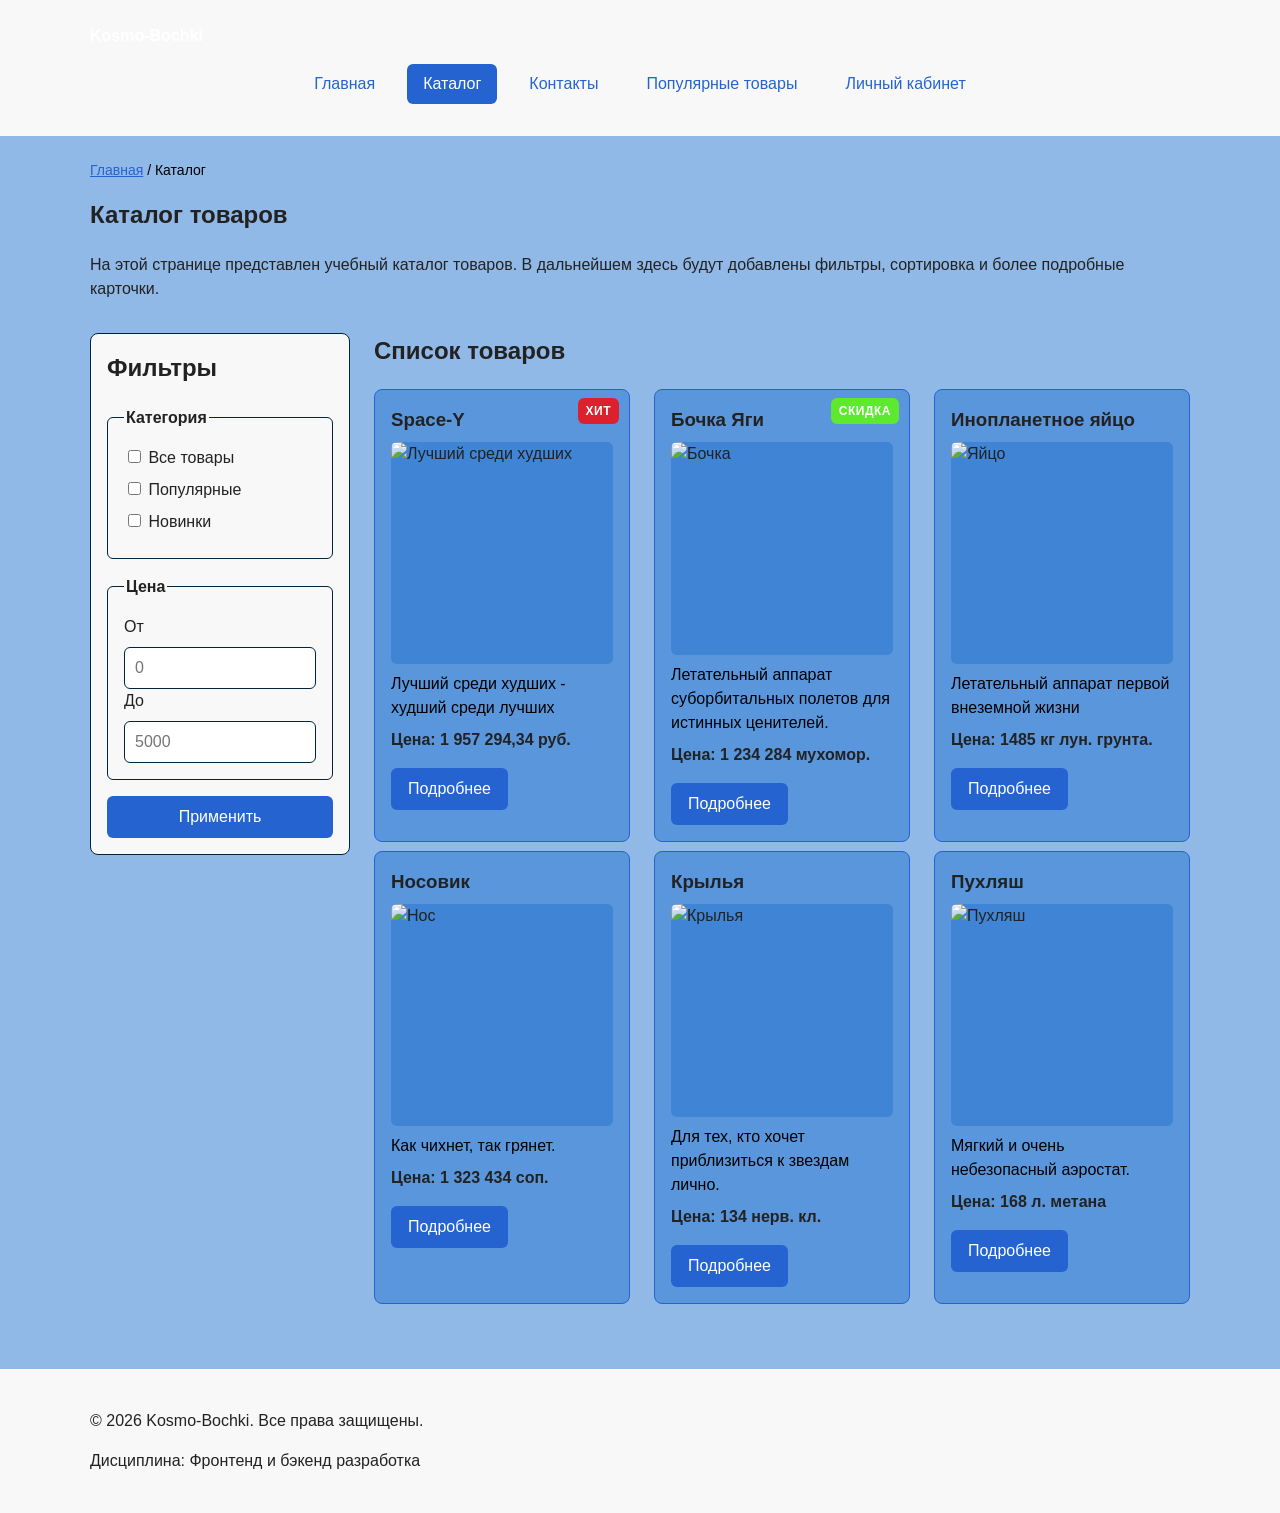
==== catalog.html @ 3acc77b1 "feat: product card" ====
<!DOCTYPE html>
<html lang="ru">
<head>
  <meta charset="UTF-8">
  <meta name="viewport" content="width=device-width, initial-scale=1.0">
  <meta name="description" content="Каталог товаров учебного интернет-магазина.">

  <meta property="og:type" content="website">
  <meta property="og:title" content="Учебный интернет-магазин">
  <meta property="og:description" content="Учебный frontend-проект интернет-магазина.">
  <meta property="og:image" content="https://VV00nder.github.io/kr1-html-css-shop/images/preview.jpg">

  <title>Каталог товаров — Учебный интернет-магазин</title>

  <link rel="stylesheet" href="css/style.css">
</head>
<body>
  <header class="site-header">
    <div class="site-header__inner">
      <a class="site-header__logo" href="index.html">Kosmo-Bochki</a>

      <nav class="site-nav" aria-label="Основная навигация">
        <ul class="site-nav__list">
          <li class="site-nav__item">
            <a class="site-nav__link" href="index.html">Главная</a>
          </li>
          <li class="site-nav__item">
            <a class="site-nav__link site-nav__link--active" href="catalog.html" aria-current="page">Каталог</a>
          </li>
          <li class="site-nav__item">
            <a class="site-nav__link" href="contacts.html">Контакты</a>
          </li>
          <li class="site-nav__item">
            <a class="site-nav__link" href="index.html#popular">Популярные товары</a>
          </li>
          <li class="site-nav__item">
            <a class = "site-nav__link" href="lk.html">
              Личный кабинет
            </a>
          </li>
        </ul>
      </nav>
    </div>
  </header>

  <main class="page">
    <nav class="breadcrumbs" aria-label="Хлебные крошки">
      <a class="breadcrumbs__link" href="index.html">Главная</a>
      <span class="breadcrumbs__current">Каталог</span>
    </nav>

    <section class="section">
      <h1 class="section__title">Каталог товаров</h1>
      <p>
        На этой странице представлен учебный каталог товаров.
        В дальнейшем здесь будут добавлены фильтры, сортировка и более
        подробные карточки.
      </p>
    </section>

    <section class="catalog-layout">
      <aside class="catalog-filters catalog-layout__filters">
        <h2 class="catalog-filters__title">Фильтры</h2>

        <form class="catalog-filters__form" action="#" method="get">
          <fieldset class="catalog-filters__group">
            <legend class="catalog-filters__legend">Категория</legend>

            <label class="catalog-filters__label">
              <input type="checkbox" name="category" value="all">
              Все товары
            </label>

            <label class="catalog-filters__label">
              <input type="checkbox" name="category" value="popular">
              Популярные
            </label>

            <label class="catalog-filters__label">
              <input type="checkbox" name="category" value="new">
              Новинки
            </label>
          </fieldset>

          <fieldset class="catalog-filters__group">
            <legend class="catalog-filters__legend">Цена</legend>

            <label class="catalog-filters__label" for="price-from">От</label>
            <input class="catalog-filters__input" id="price-from" name="price-from" type="number" min="0" placeholder="0">

            <label class="catalog-filters__label" for="price-to">До</label>
            <input class="catalog-filters__input" id="price-to" name="price-to" type="number" min="0" placeholder="5000">
          </fieldset>

          <button class="button button--primary" type="submit">Применить</button>
        </form>
      </aside>

      <section class="catalog-layout__products">
        <h2 class="catalog-layout__title">Список товаров</h2>

        <div class="products-grid">
        <article class="product-card product-card--featured">
          <span class="product-card__badge product-card__badge--hit">ХИТ</span>

          <h3 class="product-card__title">Space-Y</h3>
          <img src=".\images\Space-Y.jpg" alt="Лучший среди худших" class="product-card__image">
          <p class="product-card__description">Лучший среди худших - худший среди лучших</p>
          <p class="product-card__price">Цена: 1 957 294,34 руб.</p>
          <a class="button button--primary product-card__button" type="button" data-product="Товар 1" href="./product.html">
            Подробнее
          </a>
        </article>

        <article class="product-card product-card--featured">
          <span class="product-card__badge product-card__badge--discount">СКИДКА</span>
          <h3 class="product-card__title">Бочка Яги</h3>
          <img src=".\images\bochka.jpg" alt="Бочка" class = "product-card__image">
          <p class="product-card__description">Летательный аппарат суборбитальных полетов для истинных ценителей.</p>
          <p class="product-card__price">Цена: 1 234 284 мухомор.</p>
          <a class="button button--primary product-card__button" type="button" data-product="Товар 2" href="./product.html">
            Подробнее
          </a>
        </article>

        <article class="product-card product-card--featured">
          <h3 class="product-card__title">Инопланетное яйцо</h3>
          <img src="./images/Luntik.jpg" alt="Яйцо" class="product-card__image">
          <p class="product-card__description">Летательный аппарат первой внеземной жизни</p>
          <p class="product-card__price">Цена: 1485 кг лун. грунта.</p>
          <a class="button button--primary product-card__button" type="button" data-product="Товар 3" href="./product.html">
            Подробнее
          </a>
        </article>
      </div>
      <div class="products-grid">
        <article class="product-card product-card--featured">
          <h3 class="product-card__title">Носовик</h3>
          <img src="./images/noise.jpg" alt="Нос" class="product-card__image">
          <p class="product-card__description">Как чихнет, так грянет.</p>
          <p class="product-card__price">Цена: 1 323 434 соп.</p>
          <a class="button button--primary product-card__button" type="button" data-product="Товар 4" href="./product.html">
            Подробнее
          </a>
        </article>

        <article class="product-card product-card--featured">
          <h3 class="product-card__title">Крылья</h3>
          <img src=".\images\fly.jpg" alt="Крылья" class = "product-card__image">
          <p class="product-card__description">Для тех, кто хочет приблизиться к звездам лично.</p>
          <p class="product-card__price">Цена: 134 нерв. кл.</p>
          <a class="button button--primary product-card__button" type="button" data-product="Товар 5" href="./product.html">
            Подробнее
          </a>
        </article>

        <article class="product-card product-card--featured">
          <h3 class="product-card__title">Пухляш</h3>
          <img src="./images/Airlander.jpg" alt="Пухляш" class="product-card__image">
          <p class="product-card__description">Мягкий и очень небезопасный аэростат.</p>
          <p class="product-card__price">Цена: 168 л. метана</p>
          <a class="button button--primary product-card__button" type="button" data-product="Товар 6" href="./product.html">
            Подробнее
          </a>
        </article>
      </div>
      </section>
    </section>
  </main>

  <footer class="site-footer">
    <div class="site-footer__inner">
      <p class="site-footer__text">&copy; 2026 Kosmo-Bochki. Все права защищены.</p>
      <p class="site-footer__text">Дисциплина: Фронтенд и бэкенд разработка</p>
    </div>
  </footer>
</body>
</html>
---- css/style.css ----
/* ==========================================================================
   Оглавление
   1. Переменные проекта (дизайн-токены)
   2. Базовые стили
   3. Каркас страницы: page, site-header, site-nav, site-footer, breadcrumbs
   4. Компоненты: button, hero, section, info-list, info-note
   5. Компоненты: products-grid, product-card
   6. Компоненты: catalog-layout, catalog-filters
   7. Компоненты: order-dialog, order-form, success-message
   8. Состояния и утилиты
   ========================================================================== */


/* ==========================================================================
   1. Переменные проекта
   ========================================================================== */

:root {
  /* Цвета */
  --color-bg: #2575d080;
  --color-text: #222222;
  --color-muted: #000000;
  --color-primary: #2564d0;
  --color-primary-dark: #d02542;
  --color-border: #00253c;
  --color-surface: #f8f8f8;
  --color-surface-accent: #eef5ff;
  --color-danger: #b00020;
  --color-success: #258ed0;
  --color-success-bg: #eefaf0;
  --color-white: #ffffff;
  --color-overlay: rgba(0, 0, 0, 0.5);

  /* Отступы */
  --space-xs: 4px;
  --space-sm: 8px;
  --space-md: 16px;
  --space-lg: 24px;
  --space-xl: 32px;

  /* Скругления */
  --radius-sm: 6px;
  --radius-md: 8px;
  --radius-lg: 12px;

  /* Размеры */
  --container-width: 1100px;
}


/* ==========================================================================
   2. Базовые стили
   ========================================================================== */

* {
  box-sizing: border-box;
}

html {
  scroll-behavior: smooth;
}

body {
  margin: 0;
  font-family: Arial, sans-serif;
  line-height: 1.5;
  color: var(--color-text);
  background-color: var(--color-bg);
}

a {
  color: var(--color-primary);
}

a:hover {
  color: var(--color-primary-dark);
}

a:focus-visible {
  outline: 2px solid var(--color-primary);
  outline-offset: 3px;
}


/* ==========================================================================
   3. Каркас страницы
   ========================================================================== */

/* --- page: основная область страницы (<main>) --- */

.page {
  padding: var(--space-lg);
}

/* --- site-header: шапка сайта --- */

.site-header {
  background-image: url("../images/3d-abstract-space-sky-with-stars-nebula.jpg");
  background-size: cover;
  background-position: center;
  background-repeat: no-repeat;
  padding: var(--space-lg);
  background-color: var(--color-surface);
}

.site-header__inner {
  max-width: var(--container-width);
  margin: 0 auto;
}

.site-header__logo {
  font-weight: 700;
  color: var(--color-white);
  text-decoration: none;
}

/* --- site-nav: основная навигация ---
   Корневой блок; внешний вид задают его элементы. */

.site-nav__list {
  display: flex;
  flex-wrap: wrap;
  justify-content: center;
  align-items: center;
  gap: var(--space-md);
  padding: 0;
  margin: var(--space-md) 0 0;
  list-style: none;
}

.site-nav__item {
  margin-bottom: var(--space-sm);
}

.site-nav__link {
  display: inline-block;
  padding: var(--space-sm) var(--space-md);
  color: var(--color-primary);
  text-decoration: none;
  border-radius: var(--radius-sm);
}

.site-nav__link:hover,
.site-nav__link--active,
.site-nav__link--active:hover {
  color: var(--color-white);
  background-color: var(--color-primary);
}

/* --- site-footer: подвал сайта --- */

.site-footer {
  padding: var(--space-lg);
  background-color: var(--color-surface);
}

.site-footer__inner {
  max-width: var(--container-width);
  margin: 0 auto;
}

.site-footer__text {
  margin: var(--space-md) 0;
}

/* --- breadcrumbs: хлебные крошки --- */

.breadcrumbs {
  max-width: var(--container-width);
  margin: 0 auto var(--space-md);
  font-size: 14px;
  color: var(--color-muted);
}

.breadcrumbs__link {
  color: var(--color-primary);
}

.breadcrumbs__current::before {
  content: " / ";
  color: var(--color-muted);
}


/* ==========================================================================
   4. Компоненты: button, hero, section, info-list, info-note
   ========================================================================== */

/* --- button: кнопка и ссылка-кнопка --- */

.button {
  display: inline-block;
  padding: var(--space-sm) var(--space-md);
  border: 1px solid transparent;
  border-radius: var(--radius-sm);
  font: inherit;
  text-decoration: none;
  cursor: pointer;
}

.button:focus-visible {
  outline: 2px solid var(--color-primary);
  outline-offset: 3px;
}

/* Модификатор --disabled — для ссылок-кнопок, у которых нет атрибута disabled */
.button:disabled,
.button--disabled {
  opacity: 0.6;
  cursor: not-allowed;
}

.button--primary {
  color: var(--color-white);
  background-color: var(--color-primary);
}

/* color указан повторно: иначе его перебьёт глобальное правило a:hover */
.button--primary:hover {
  color: var(--color-white);
  background-color: var(--color-primary-dark);
}

.button--secondary {
  color: var(--color-primary);
  background-color: transparent;
  border-color: var(--color-primary);
}

.button--secondary:hover {
  color: var(--color-white);
  background-color: var(--color-primary);
}

/* --- hero: первый экран главной страницы --- */

.hero {
  max-width: var(--container-width);
  margin: 0 auto var(--space-xl);
  padding: var(--space-xl) var(--space-lg);
  background-color: var(--color-surface-accent);
  border-radius: var(--radius-lg);
}

.hero__title {
  margin-top: 0;
}

.hero__text {
  margin: 0 0 var(--space-md);
}

/* --- section: универсальный раздел страницы --- */

.section {
  max-width: var(--container-width);
  margin: 0 auto var(--space-xl);
}

.section__title {
  margin-top: 0;
}

/* --- info-list: маркированный список --- */

.info-list {
  margin: var(--space-md) 0;
  padding-left: var(--space-xl);
}

.info-list__item {
  margin-bottom: var(--space-xs);
}

/* --- info-note: дополнительный информационный блок --- */

.info-note {
  max-width: var(--container-width);
  margin: 0 auto var(--space-xl);
  padding: var(--space-md);
  border-left: 4px solid var(--color-primary);
  background-color: var(--color-surface);
}

.info-note__title {
  margin-top: 0;
}

.info-note__text {
  margin-bottom: 0;
}


/* ==========================================================================
   5. Компоненты: products-grid, product-card
   ========================================================================== */

/* --- products-grid: сетка карточек (отвечает только за раскладку) --- */

.products-grid {
  display: grid;
  grid-template-columns: repeat(3, 1fr);
  grid-auto-rows: 98%;
  gap: var(--space-lg);
  align-items: stretch;

}

/* --- product-card: карточка товара --- */

.product-card {
  position: relative;
  display: flex;
  flex-direction: column;
  gap: var(--space-sm);
  padding: var(--space-md);
  border: 1px solid var(--color-border);
  border-radius: var(--radius-md);
  background-color: var(--color-bg);
}


.product-card:hover,
.product-card--featured {
  border-color: var(--color-primary);
}

/* Модификатор для товара со скидкой (пока не используется в разметке) */
.product-card--discount {
  border-color: var(--color-danger);
}

.product-card__title {
  margin: 0;
  color: var(--color-text);
}

.product-card__description {
  margin: 0;
  color: var(--color-muted);
}

.product-card__price {
  margin: 0;
  font-weight: 700;
}

.product-card--discount .product-card__price {
  color: var(--color-danger);
}

.product-card__button {
  margin-top: var(--space-sm);
  align-self: flex-start;
}

.product-card__image {
  width: 100%;
  aspect-ratio: 1 / 1;
  object-fit: contain;
  background-color: var(--color-bg);
  border-radius: var(--radius-sm);
}

/* --- product-card__badge: метка на карточке --- */

.product-card__badge {
  position: absolute;
  top: var(--space-sm);
  left: auto;
  right: 10px;
  z-index: 1;

  padding: var(--space-xs) var(--space-sm);
  border-radius: var(--radius-sm);

  font-size: 12px;
  font-weight: 700;
  letter-spacing: 0.5px;
  text-transform: uppercase;
  color: var(--color-white);
  background-color: var(--color-primary);
}

/* Модификатор: ХИТ — красный */
.product-card__badge--hit {
  background-color: #ff0000c9;
}

/* Модификатор: СКИДКА */
.product-card__badge--discount {
  background-color: #5eff00c9;
}

/* Модификатор: НОВИНКА — зелёный/синий */
.product-card__badge--new {
  background-color: var(--color-success);
}


/* ==========================================================================
   5.1. Компоненты: profile, profile-card, last-order (для lk.html)
   ========================================================================== */

/* --- profile: блок профиля --- */

.profile {
  max-width: var(--container-width);
  margin: 0 auto var(--space-xl);
}

.profile__title {
  margin-top: 0;
}

.profile-card {
  display: flex;
  align-items: center;
  gap: var(--space-lg);
  padding: var(--space-md);
  border: 1px solid var(--color-border);
  border-radius: var(--radius-md);
  background-color: var(--color-surface);
}

.profile-card__avatar {
  flex: 0 0 120px;
  width: 120px;
  height: 120px;
  display: flex;
  align-items: center;
  justify-content: center;
  border: 1px solid var(--color-border);
  border-radius: var(--radius-md);
  background-color: var(--color-bg);
  font-size: 48px;
  line-height: 1;
  overflow: hidden;
}

.profile-card__avatar img {
  width: 100%;
  height: 100%;
  object-fit: cover;
}

.profile-card__info {
  margin: 0;
  display: grid;
  gap: var(--space-sm);
  flex: 1 1 auto;
}

.profile-card__row {
  display: flex;
  gap: var(--space-sm);
  flex-wrap: wrap;
}

.profile-card__label {
  margin: 0;
  font-weight: 700;
  min-width: 90px;
}

.profile-card__value {
  margin: 0;
  color: var(--color-muted);
}

/* --- last-order: последний заказ --- */

.last-order {
  max-width: var(--container-width);
  margin: 0 auto var(--space-xl);
}

.last-order__title {
  margin-top: 0;
}


/* ==========================================================================
   6. Компоненты: catalog-layout, catalog-filters
   ========================================================================== */

/* --- catalog-layout: макет страницы каталога --- */

.catalog-layout {
  display: grid;
  grid-template-columns: 260px 1fr;
  grid-template-areas: "filters products";
  gap: var(--space-lg);
  max-width: var(--container-width);
  margin: 0 auto var(--space-xl);
  align-items: start;
}

.catalog-layout__filters {
  grid-area: filters;
}

.catalog-layout__products {
  grid-area: products;
}

.catalog-layout__title {
  margin-top: 0;
}

/* --- catalog-filters: боковая панель фильтров --- */

.catalog-filters {
  padding: var(--space-md);
  border: 1px solid var(--color-border);
  border-radius: var(--radius-md);
  background-color: var(--color-surface);
}

.catalog-filters__title {
  margin-top: 0;
}

.catalog-filters__form {
  display: grid;
  gap: var(--space-md);
}

.catalog-filters__group {
  margin: 0;
  padding: var(--space-md);
  border: 1px solid var(--color-border);
  border-radius: var(--radius-sm);
}

.catalog-filters__legend {
  font-weight: 700;
}

.catalog-filters__label {
  display: block;
  margin-bottom: var(--space-sm);
}

.catalog-filters__input {
  width: 100%;
  padding: var(--space-sm) 10px;
  border: 1px solid var(--color-border);
  border-radius: var(--radius-sm);
  font: inherit;
}


/* ==========================================================================
   7. Компоненты: order-dialog, order-form, success-message
   ========================================================================== */

/* --- order-dialog: модальное окно заявки --- */

.order-dialog {
  width: min(100% - 32px, 560px);
  padding: var(--space-lg);
  border: none;
  border-radius: var(--radius-lg);
}

.order-dialog::backdrop {
  background-color: var(--color-overlay);
}

.order-dialog__title {
  margin-top: 0;
}

/* --- order-form: форма заявки ---
   Корневой блок; внешний вид задают его элементы. */

.order-form__field {
  margin-bottom: var(--space-md);
}

.order-form__label {
  display: block;
  margin-bottom: var(--space-xs);
}

.order-form__input,
.order-form__select,
.order-form__textarea {
  width: 100%;
  padding: 10px 12px;
  border: 1px solid var(--color-border);
  border-radius: var(--radius-sm);
  font: inherit;
}

.order-form__input:hover,
.order-form__select:hover,
.order-form__textarea:hover {
  border-color: var(--color-primary);
}

.order-form__input:focus-visible,
.order-form__select:focus-visible,
.order-form__textarea:focus-visible {
  outline: 2px solid var(--color-primary);
  outline-offset: 3px;
}

.order-form__checkbox {
  margin: 0 var(--space-sm) 0 0;
}

.order-form__hint {
  display: block;
  margin-top: var(--space-xs);
  color: var(--color-muted);
}

.order-form__actions {
  display: flex;
  gap: var(--space-md);
  margin-top: var(--space-lg);
}

/* Состояние ошибки задаётся из JS атрибутом aria-invalid (см. js/main.js) */
.order-form__input[aria-invalid="true"],
.order-form__select[aria-invalid="true"],
.order-form__textarea[aria-invalid="true"] {
  border-color: var(--color-danger);
}

/* --- success-message: сообщение об успешной отправке --- */

.success-message {
  max-width: var(--container-width);
  margin: var(--space-lg) auto;
  padding: var(--space-md);
  border-left: 4px solid var(--color-success);
  background-color: var(--color-success-bg);
}


/* ==========================================================================
   8. Состояния и утилиты
   ========================================================================== */

/* Подсветка якоря, на который перешли по ссылке */
:target {
  outline: 2px dashed var(--color-primary);
  outline-offset: 4px;
}

/* ==========================================================================
   9. Компоненты: product (страница товара), specs-table
   ========================================================================== */

/* --- product: карточка товара на странице товара --- */

.product {
  display: grid;
  grid-template-columns: minmax(0, 1fr) minmax(0, 1fr);
  gap: var(--space-xl);

  max-width: var(--container-width);
  margin: 0 auto var(--space-xl);
  padding: var(--space-lg);

  border: 1px solid var(--color-border);
  border-radius: var(--radius-lg);
  background-color: var(--color-surface);
}

/* Левая колонка — картинка */
.product__media {
  position: relative;
  display: flex;
  align-items: center;
  justify-content: center;
}

.product__image {
  width: 100%;
  max-width: 480px;
  aspect-ratio: 1 / 1;
  object-fit: contain;
  background-color: var(--color-white);
  border-radius: var(--radius-md);
}

/* Бейдж «ХИТ» поверх картинки */
.product__badge {
  position: absolute;
  top: var(--space-md);
  left: var(--space-md);
  z-index: 1;

  padding: var(--space-xs) var(--space-sm);
  border-radius: var(--radius-sm);

  font-size: 12px;
  font-weight: 700;
  letter-spacing: 0.5px;
  text-transform: uppercase;
  color: var(--color-white);
  background-color: var(--color-primary-dark);
}

/* Правая колонка — информация */
.product__info {
  display: flex;
  flex-direction: column;
  gap: var(--space-md);
}

.product__title {
  margin: 0;
}

.product__description {
  margin: 0;
  color: var(--color-muted);
}

.product__price {
  margin: 0;
  font-size: 24px;
  font-weight: 700;
  color: var(--color-primary-dark);
}

.product__actions {
  display: flex;
  flex-wrap: wrap;
  gap: var(--space-md);
  margin-top: auto;   /* прижать кнопки к низу правой колонки */
}

/* --- product-specs: блок характеристик --- */

.product-specs {
  max-width: var(--container-width);
  margin: 0 auto var(--space-xl);
}

.product-specs__title {
  margin-top: 0;
}

/* --- specs-table: таблица характеристик --- */

.specs-table {
  width: 100%;
  border-collapse: collapse;

  border: 1px solid var(--color-border);
  border-radius: var(--radius-md);
  overflow: hidden;
  background-color: var(--color-surface);
}

.specs-table__row {
  border-bottom: 1px solid var(--color-border);
}

.specs-table__row:last-child {
  border-bottom: none;
}

.specs-table__key,
.specs-table__value {
  padding: var(--space-sm) var(--space-md);
  text-align: left;
  vertical-align: top;
}

.specs-table__key {
  width: 40%;
  font-weight: 700;
  background-color: var(--color-surface-accent);
}

.specs-table__value {
  color: var(--color-muted);
}

/* --- Адаптив --- */

@media (max-width: 700px) {
  .product {
    grid-template-columns: 1fr;
    gap: var(--space-lg);
    padding: var(--space-md);
  }

  .product__image {
    max-width: 100%;
  }

  .specs-table__key,
  .specs-table__value {
    display: block;
    width: 100%;
  }

  .specs-table__key {
    border-bottom: none;
    padding-bottom: 0;
  }

  .specs-table__value {
    padding-top: var(--space-xs);
  }
}
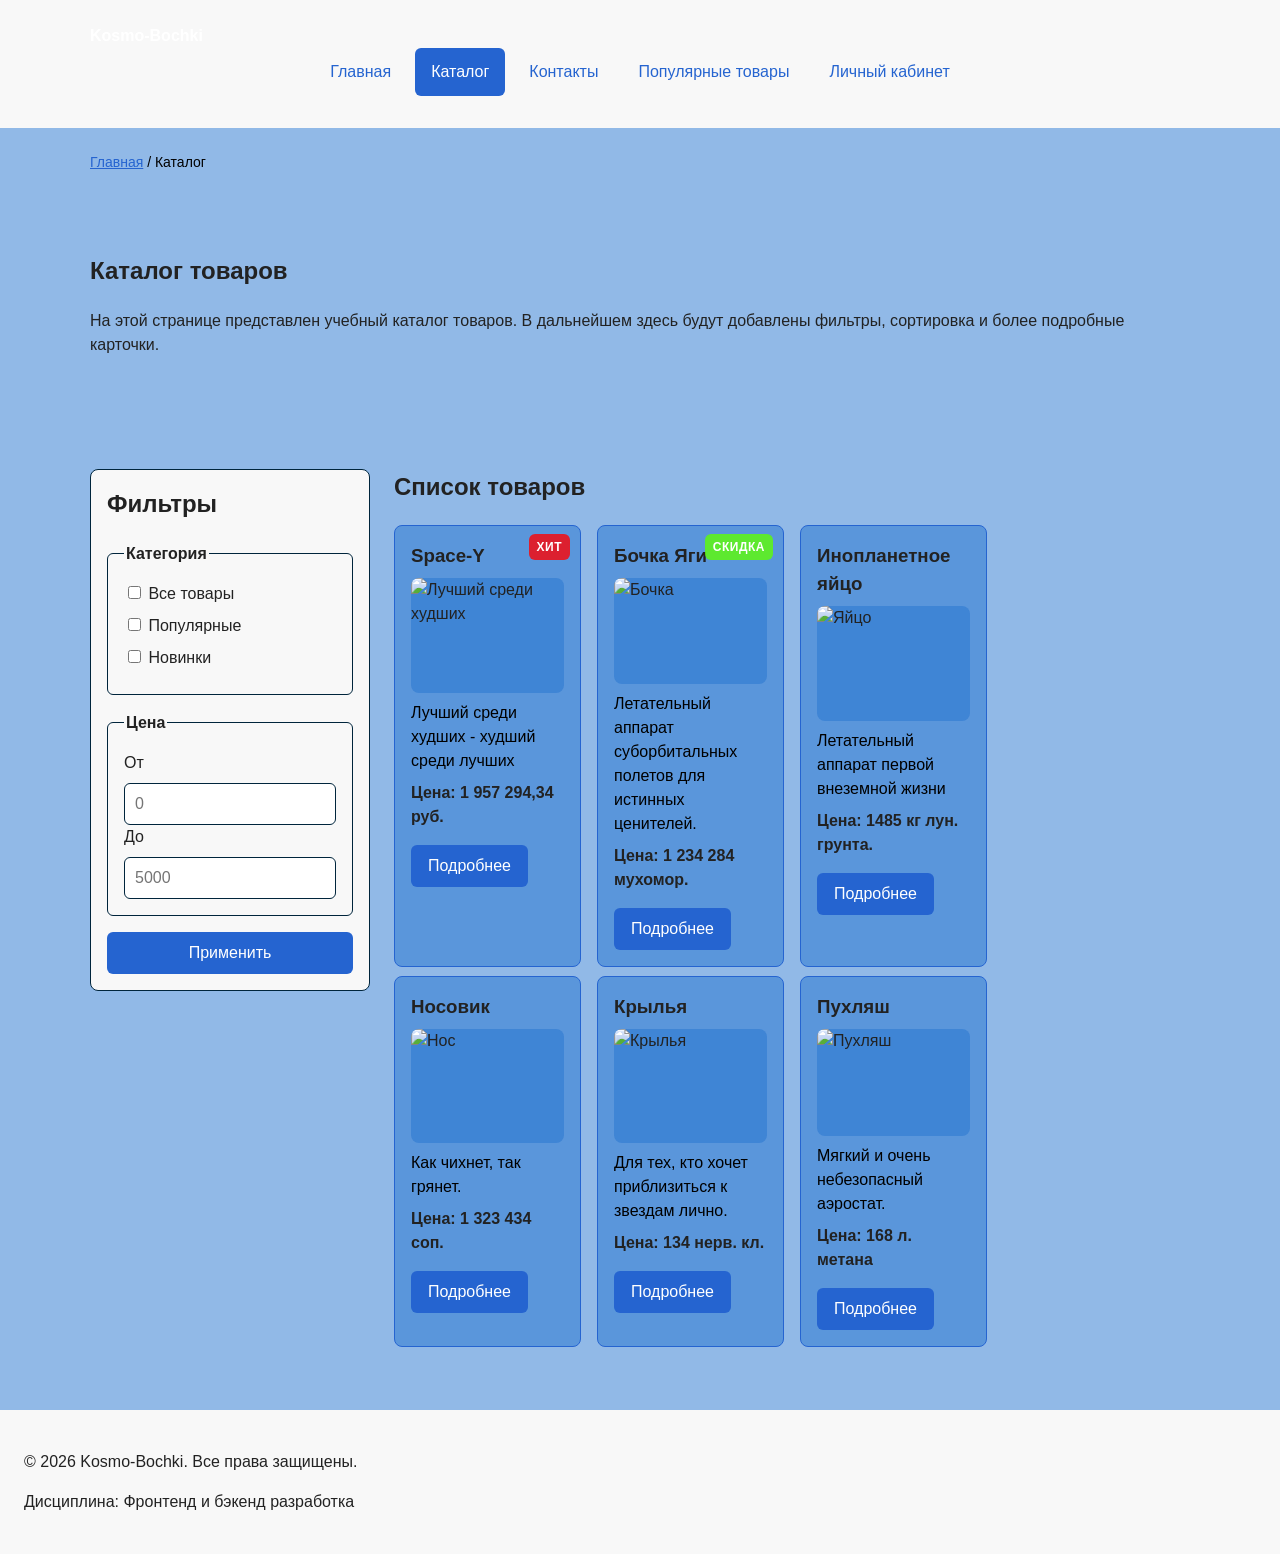
==== commit 41434cd0: "KR3" ====
--- a/catalog.html
+++ b/catalog.html
@@ -13,6 +13,7 @@
   <title>Каталог товаров — Учебный интернет-магазин</title>
 
   <link rel="stylesheet" href="css/style.css">
+  <link rel="stylesheet" href="css/responsive.css">
 </head>
 <body>
   <header class="site-header">
@@ -156,7 +157,20 @@
 
         <article class="product-card product-card--featured">
           <h3 class="product-card__title">Пухляш</h3>
-          <img src="./images/Airlander.jpg" alt="Пухляш" class="product-card__image">
+          <img
+              src="./images/Airlander.jpg"
+              srcset="./images/Airlander.jpg 480w,
+                      ./images/Airlander.jpg 640w,
+                      ./images/Airlander.jpg 960w"
+              sizes="(max-width: 639px) 100vw,
+                    (max-width: 1023px) 50vw,
+                    33vw"
+              alt="Пухляш"
+              width="640"
+              height="480"
+              loading="lazy"
+              class="product-card__image"
+            >
           <p class="product-card__description">Мягкий и очень небезопасный аэростат.</p>
           <p class="product-card__price">Цена: 168 л. метана</p>
           <a class="button button--primary product-card__button" type="button" data-product="Товар 6" href="./product.html">
--- a/css/style.css
+++ b/css/style.css
@@ -62,6 +62,9 @@
 
 body {
   margin: 0;
+  display: flex;
+  flex-direction:column;
+  min-height: 100vh;
   font-family: Arial, sans-serif;
   line-height: 1.5;
   color: var(--color-text);
@@ -83,7 +86,7 @@
 
 
 /* ==========================================================================
-   3. Каркас страницы
+  3. Каркас страницы
    ========================================================================== */
 
 /* --- page: основная область страницы (<main>) --- */
@@ -91,7 +94,9 @@
 .page {
   padding: var(--space-lg);
 }
-
+main {
+  flex:1;
+}
 /* --- site-header: шапка сайта --- */
 
 .site-header {
@@ -152,11 +157,12 @@
 .site-footer {
   padding: var(--space-lg);
   background-color: var(--color-surface);
+  
 }
 
 .site-footer__inner {
   max-width: var(--container-width);
-  margin: 0 auto;
+  margin-top: auto;
 }
 
 .site-footer__text {
--- a/css/responsive.css
+++ b/css/responsive.css
@@ -0,0 +1,214 @@
+/*
+  Адаптивные стили для контрольной работы №3.
+  Подход: Mobile First.
+  Базовые стили рассчитаны на мобильный экран.
+  Расширения добавляются через min-width медиазапросы.
+*/
+
+*,
+*::before,
+*::after {
+  box-sizing: border-box;
+}
+
+html {
+  scroll-behavior: smooth;
+}
+
+img,
+video {
+  max-width: 100%;
+  height: auto;
+}
+
+body {
+  overflow-x: hidden;
+}
+
+.container,
+.main,
+.section {
+  width: min(100% - 32px, 1200px);
+  margin-inline: auto;
+}
+
+.section {
+  padding-block: clamp(24px, 5vw, 64px);
+}
+
+.site-nav__list {
+  display: flex;
+  flex-direction: column;
+  gap: var(--space-sm, 8px);
+  padding: 0;
+  margin: 0;
+  list-style: none;
+}
+
+.site-nav__link {
+  display: block;
+  padding: 12px 16px;
+}
+
+@media (min-width: 768px) {
+  .site-nav__list {
+    flex-direction: row;
+    flex-wrap: wrap;
+    align-items: center;
+  }
+}
+
+.hero {
+  display: grid;
+  gap: var(--space-lg, 24px);
+  align-items: center;
+}
+
+.hero__content {
+  display: grid;
+  gap: var(--space-md, 16px);
+}
+
+.hero__title {
+  font-size: clamp(28px, 7vw, 56px);
+  line-height: 1.1;
+}
+
+.hero__image {
+  width: 100%;
+  max-width: 520px;
+  margin-inline: auto;
+}
+
+@media (min-width: 900px) {
+  .hero {
+    grid-template-columns: minmax(0, 1fr) minmax(320px, 520px);
+  }
+}
+
+.products-grid {
+  display: grid;
+  grid-template-columns: 1fr;
+  gap: var(--space-md, 16px);
+}
+
+.product-card {
+  min-width: 0;
+}
+
+.product-card__title,
+.product-card__description {
+  overflow-wrap: anywhere;
+}
+
+@media (min-width: 640px) {
+  .products-grid {
+    grid-template-columns: repeat(2, minmax(0, 1fr));
+  }
+}
+
+@media (min-width: 1024px) {
+  .products-grid {
+    grid-template-columns: repeat(3, minmax(0, 1fr));
+  }
+}
+
+@media (min-width: 1280px) {
+  .products-grid {
+    grid-template-columns: repeat(4, minmax(0, 1fr));
+  }
+}
+
+.catalog-layout {
+  display: grid;
+  gap: var(--space-lg, 24px);
+}
+
+.catalog-filters {
+  order: -1;
+}
+
+@media (min-width: 1024px) {
+  .catalog-layout {
+    grid-template-columns: 280px minmax(0, 1fr);
+    align-items: start;
+  }
+
+  .catalog-filters {
+    position: sticky;
+    top: 88px;
+    order: initial;
+  }
+}
+
+.product-card__image {
+  display: block;
+  width: 100%;
+  aspect-ratio: 4 / 3;
+  object-fit: cover;
+  border-radius: var(--radius-md, 8px);
+}
+
+
+.order-form {
+  display: grid;
+  gap: var(--space-md, 16px);
+}
+
+.order-form__group {
+  display: grid;
+  gap: var(--space-xs, 8px);
+}
+
+.order-form__input,
+.order-form__textarea,
+.order-form__select {
+  width: 100%;
+  min-height: 44px;
+  padding: 10px 12px;
+  font: inherit;
+}
+
+.order-form__textarea {
+  min-height: 120px;
+  resize: vertical;
+}
+
+@media (min-width: 768px) {
+  .order-form {
+    grid-template-columns: repeat(2, minmax(0, 1fr));
+  }
+
+  .order-form__group--wide {
+    grid-column: 1 / -1;
+  }
+}
+
+.table-wrapper {
+  width: 100%;
+  overflow-x: auto;
+  -webkit-overflow-scrolling: touch;
+}
+
+.product-specs {
+  width: 100%;
+  min-width: 640px;
+  border-collapse: collapse;
+}
+
+.product-specs th,
+.product-specs td {
+  padding: 12px;
+  border: 1px solid var(--color-border, #ddd);
+  text-align: left;
+}
+
+.order-dialog {
+  width: min(100% - 32px, 560px);
+  max-height: calc(100vh - 32px);
+  overflow: auto;
+}
+
+.order-dialog::backdrop {
+  background: rgb(0 0 0 / 0.5);
+}
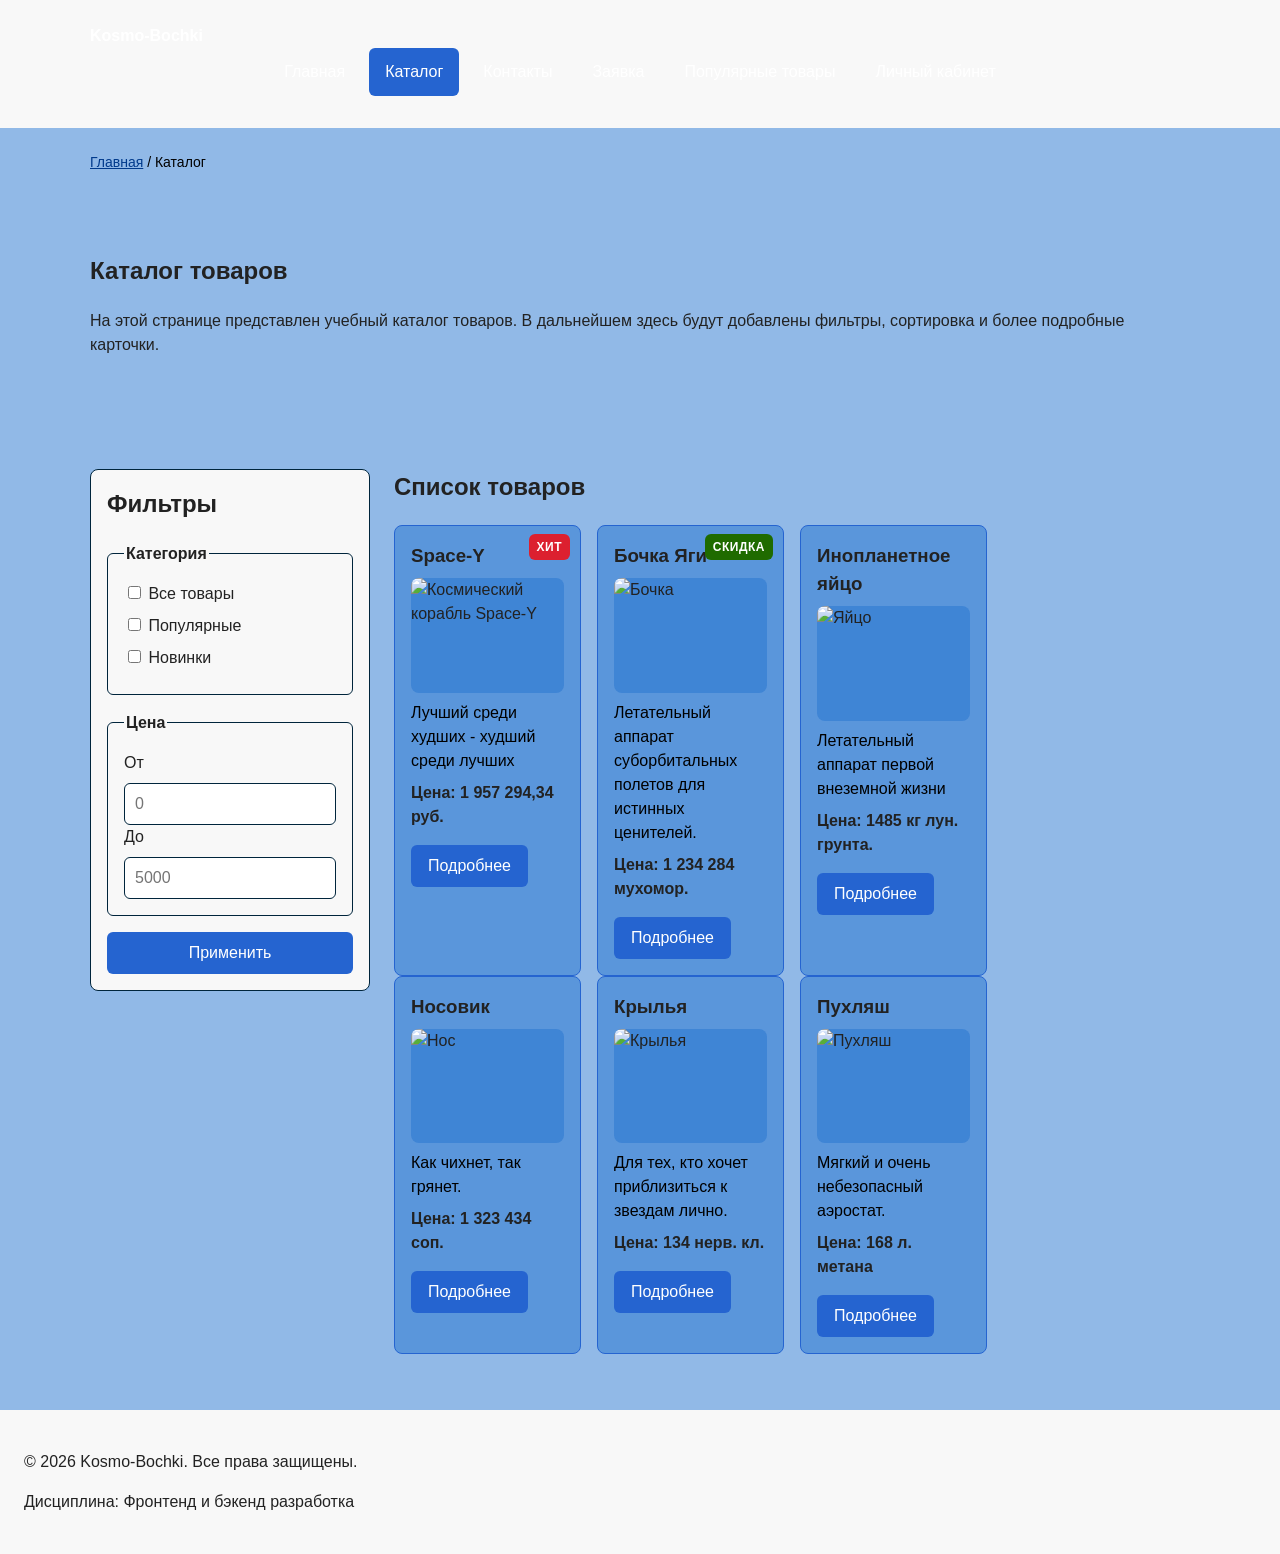
==== commit 82975d28: "KR 3" ====
--- a/catalog.html
+++ b/catalog.html
@@ -16,6 +16,8 @@
   <link rel="stylesheet" href="css/responsive.css">
 </head>
 <body>
+  <a class="skip-link" href="#main">Перейти к основному содержимому</a>
+
   <header class="site-header">
     <div class="site-header__inner">
       <a class="site-header__logo" href="index.html">Kosmo-Bochki</a>
@@ -32,6 +34,9 @@
             <a class="site-nav__link" href="contacts.html">Контакты</a>
           </li>
           <li class="site-nav__item">
+            <a class="site-nav__link" href="order.html">Заявка</a>
+          </li>
+          <li class="site-nav__item">
             <a class="site-nav__link" href="index.html#popular">Популярные товары</a>
           </li>
           <li class="site-nav__item">
@@ -44,7 +49,7 @@
     </div>
   </header>
 
-  <main class="page">
+  <main class="page" id="main">
     <nav class="breadcrumbs" aria-label="Хлебные крошки">
       <a class="breadcrumbs__link" href="index.html">Главная</a>
       <span class="breadcrumbs__current">Каталог</span>
@@ -105,10 +110,10 @@
           <span class="product-card__badge product-card__badge--hit">ХИТ</span>
 
           <h3 class="product-card__title">Space-Y</h3>
-          <img src=".\images\Space-Y.jpg" alt="Лучший среди худших" class="product-card__image">
+          <img src="./images/Space-Y.jpg" alt="Космический корабль Space-Y" class="product-card__image">
           <p class="product-card__description">Лучший среди худших - худший среди лучших</p>
           <p class="product-card__price">Цена: 1 957 294,34 руб.</p>
-          <a class="button button--primary product-card__button" type="button" data-product="Товар 1" href="./product.html">
+          <a class="button button--primary product-card__button" data-product="Товар 1" href="./product.html">
             Подробнее
           </a>
         </article>
@@ -116,10 +121,10 @@
         <article class="product-card product-card--featured">
           <span class="product-card__badge product-card__badge--discount">СКИДКА</span>
           <h3 class="product-card__title">Бочка Яги</h3>
-          <img src=".\images\bochka.jpg" alt="Бочка" class = "product-card__image">
+          <img src="./images/bochka.jpg" alt="Бочка" class = "product-card__image">
           <p class="product-card__description">Летательный аппарат суборбитальных полетов для истинных ценителей.</p>
           <p class="product-card__price">Цена: 1 234 284 мухомор.</p>
-          <a class="button button--primary product-card__button" type="button" data-product="Товар 2" href="./product.html">
+          <a class="button button--primary product-card__button" data-product="Товар 2" href="./product.html">
             Подробнее
           </a>
         </article>
@@ -129,7 +134,7 @@
           <img src="./images/Luntik.jpg" alt="Яйцо" class="product-card__image">
           <p class="product-card__description">Летательный аппарат первой внеземной жизни</p>
           <p class="product-card__price">Цена: 1485 кг лун. грунта.</p>
-          <a class="button button--primary product-card__button" type="button" data-product="Товар 3" href="./product.html">
+          <a class="button button--primary product-card__button" data-product="Товар 3" href="./product.html">
             Подробнее
           </a>
         </article>
@@ -140,17 +145,17 @@
           <img src="./images/noise.jpg" alt="Нос" class="product-card__image">
           <p class="product-card__description">Как чихнет, так грянет.</p>
           <p class="product-card__price">Цена: 1 323 434 соп.</p>
-          <a class="button button--primary product-card__button" type="button" data-product="Товар 4" href="./product.html">
+          <a class="button button--primary product-card__button" data-product="Товар 4" href="./product.html">
             Подробнее
           </a>
         </article>
 
         <article class="product-card product-card--featured">
           <h3 class="product-card__title">Крылья</h3>
-          <img src=".\images\fly.jpg" alt="Крылья" class = "product-card__image">
+          <img src="./images/fly.jpg" alt="Крылья" class = "product-card__image">
           <p class="product-card__description">Для тех, кто хочет приблизиться к звездам лично.</p>
           <p class="product-card__price">Цена: 134 нерв. кл.</p>
-          <a class="button button--primary product-card__button" type="button" data-product="Товар 5" href="./product.html">
+          <a class="button button--primary product-card__button" data-product="Товар 5" href="./product.html">
             Подробнее
           </a>
         </article>
@@ -173,7 +178,7 @@
             >
           <p class="product-card__description">Мягкий и очень небезопасный аэростат.</p>
           <p class="product-card__price">Цена: 168 л. метана</p>
-          <a class="button button--primary product-card__button" type="button" data-product="Товар 6" href="./product.html">
+          <a class="button button--primary product-card__button" data-product="Товар 6" href="./product.html">
             Подробнее
           </a>
         </article>
--- a/css/style.css
+++ b/css/style.css
@@ -140,7 +140,7 @@
 .site-nav__link {
   display: inline-block;
   padding: var(--space-sm) var(--space-md);
-  color: var(--color-primary);
+  color: var(--color-white);
   text-decoration: none;
   border-radius: var(--radius-sm);
 }
@@ -179,7 +179,7 @@
 }
 
 .breadcrumbs__link {
-  color: var(--color-primary);
+  color: #003a8c;
 }
 
 .breadcrumbs__current::before {
@@ -306,7 +306,6 @@
 .products-grid {
   display: grid;
   grid-template-columns: repeat(3, 1fr);
-  grid-auto-rows: 98%;
   gap: var(--space-lg);
   align-items: stretch;
 
@@ -395,7 +394,7 @@
 
 /* Модификатор: СКИДКА */
 .product-card__badge--discount {
-  background-color: #5eff00c9;
+  background-color: #1f6b00;
 }
 
 /* Модификатор: НОВИНКА — зелёный/синий */
--- a/css/responsive.css
+++ b/css/responsive.css
@@ -121,6 +121,10 @@
 
 .catalog-layout {
   display: grid;
+  grid-template-columns: minmax(0, 1fr);
+  grid-template-areas:
+    "filters"
+    "products";
   gap: var(--space-lg, 24px);
 }
 
@@ -131,6 +135,7 @@
 @media (min-width: 1024px) {
   .catalog-layout {
     grid-template-columns: 280px minmax(0, 1fr);
+    grid-template-areas: "filters products";
     align-items: start;
   }
 
@@ -192,7 +197,6 @@
 
 .product-specs {
   width: 100%;
-  min-width: 640px;
   border-collapse: collapse;
 }
 
@@ -212,3 +216,38 @@
 .order-dialog::backdrop {
   background: rgb(0 0 0 / 0.5);
 }
+
+
+.skip-link {
+  position: absolute;
+  left: 16px;
+  top: -100px;
+  z-index: 1000;
+  padding: 8px 12px;
+  color: #111111;
+  background-color: #ffffff;
+  border: 2px solid #111111;
+  border-radius: 6px;
+  font-weight: 700;
+  text-decoration: none;
+  box-shadow: 0 4px 12px rgba(0, 0, 0, 0.5);
+}
+
+.skip-link:focus,
+.skip-link:focus-visible {
+  top: 16px;
+}
+
+:focus-visible {
+  outline: 3px solid var(--color-primary, #0057b8);
+  outline-offset: 3px;
+}
+
+.site-nav__link:focus-visible,
+.button:focus-visible,
+.order-form__input:focus-visible,
+.order-form__textarea:focus-visible,
+.order-form__select:focus-visible {
+  outline: 3px solid var(--color-primary, #0057b8);
+  outline-offset: 3px;
+}
